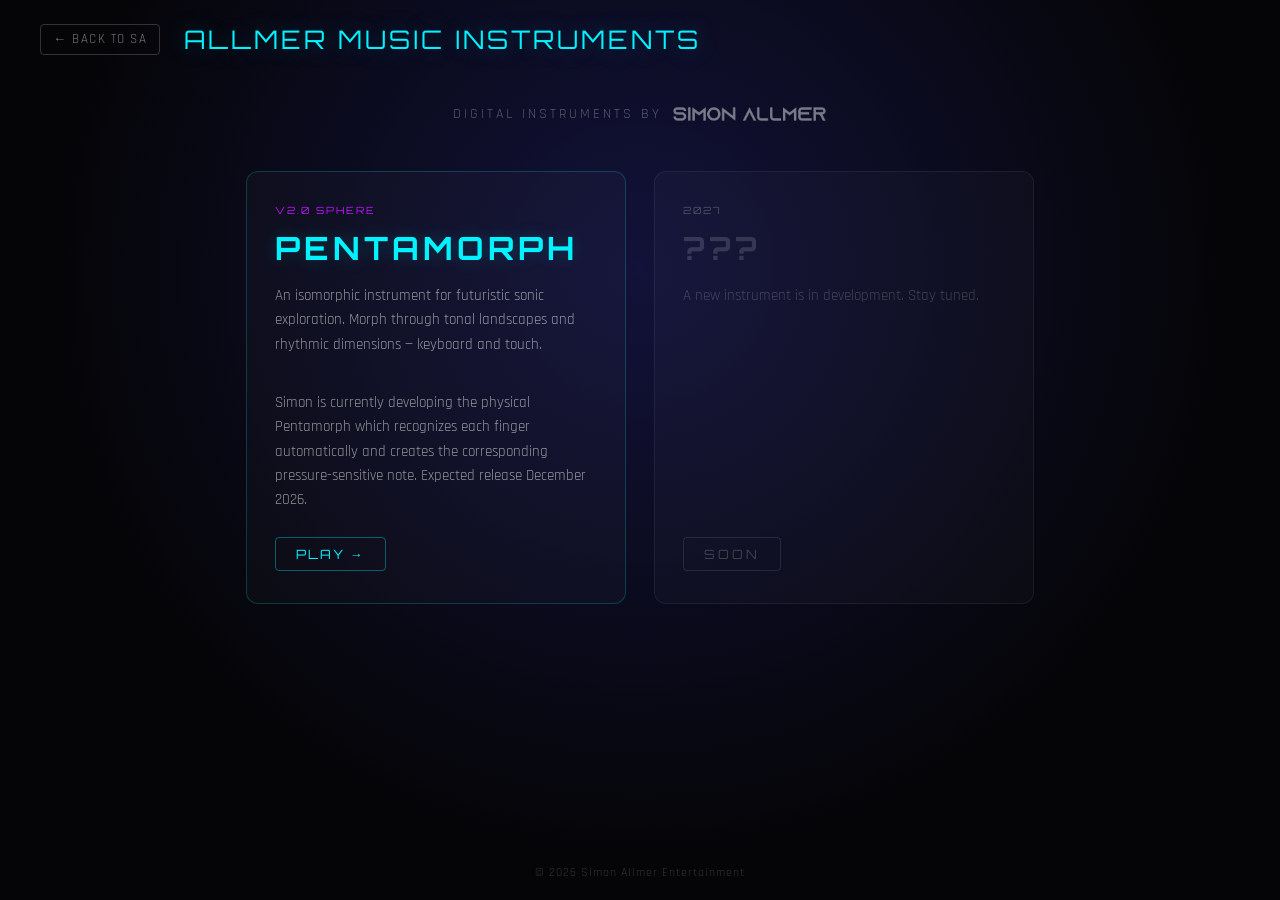
==== index.html @ c705be07 "Add Simon Allmer logo to tagline, organise assets into folder - Logos moved to assets/Simon Allmer L" ====
<!DOCTYPE html>
<html lang="en">

<head>
    <meta charset="UTF-8">
    <meta name="viewport" content="width=device-width, initial-scale=1.0, viewport-fit=cover">
    <title>Allmer Music Instruments</title>
    <link rel="preconnect" href="https://fonts.googleapis.com">
    <link rel="preconnect" href="https://fonts.gstatic.com" crossorigin>
    <link
        href="https://fonts.googleapis.com/css2?family=Orbitron:wght@400;500;700;900&family=Rajdhani:wght@300;500;700&display=swap"
        rel="stylesheet">
    <link rel="stylesheet" href="style.css">
</head>

<body>
    <div class="page">

        <header class="hub-header">
            <a href="https://simonallmer.com" class="back-to-sa">&#8592; BACK TO SA</a>
            <div class="hub-title">ALLMER MUSIC<br class="title-break"> INSTRUMENTS</div>
        </header>

        <main class="hub-main">
            <p class="tagline">DIGITAL INSTRUMENTS BY <a href="https://simonallmer.com" target="_blank" rel="noopener" class="tagline-logo-link"><img src="assets/Simon Allmer Logo/SimonAllmerLogoRightProportionsWhite.png" alt="Simon Allmer" class="tagline-logo"></a></p>

            <div class="instruments-grid">

                <!-- PENTAMORPH -->
                <a href="./pentamorph/?play=1" class="instrument-card">
                    <div class="card-badge">v2.0 Sphere</div>
                    <h2 class="card-name">PENTAMORPH</h2>
                    <p class="card-desc">An isomorphic instrument for futuristic sonic exploration. Morph through
                        tonal landscapes and rhythmic dimensions — keyboard and touch.</p>
                    <p class="card-desc" style="margin-top:10px;">Simon is currently developing the physical Pentamorph which recognizes each finger automatically and creates the corresponding pressure-sensitive note. Expected release December 2026.</p>
                    <div class="card-action">PLAY &#8594;</div>
                    <div class="card-glow"></div>
                </a>

                <!-- Placeholder — future instrument -->
                <div class="instrument-card locked">
                    <div class="card-badge locked-badge">2027</div>
                    <h2 class="card-name locked-name">???</h2>
                    <p class="card-desc">A new instrument is in development. Stay tuned.</p>
                    <div class="card-action locked-action">SOON</div>
                </div>

            </div>
        </main>

        <footer class="hub-footer">
            &copy; 2026 Simon Allmer Entertainment
        </footer>

    </div>
</body>

</html>
---- style.css ----
/* ===== ALLMER MUSIC INSTRUMENTS — Hub Styles ===== */

:root {
    --bg:        #050508;
    --primary:   #00f3ff;
    --secondary: #bc13fe;
    --font-display: 'Orbitron', sans-serif;
    --font-ui:      'Rajdhani', sans-serif;
}

* {
    box-sizing: border-box;
    margin: 0;
    padding: 0;
    -webkit-tap-highlight-color: transparent;
}

html { height: 100%; }

body {
    background-color: var(--bg);
    background-image: radial-gradient(circle at 50% 30%, #12123a 0%, #050508 65%);
    color: #fff;
    font-family: var(--font-ui);
    min-height: 100vh;
}

/* ===== PAGE SHELL ===== */
.page {
    min-height: 100vh;
    display: flex;
    flex-direction: column;
    padding: env(safe-area-inset-top, 0) env(safe-area-inset-right, 0)
             env(safe-area-inset-bottom, 0) env(safe-area-inset-left, 0);
}

/* ===== HEADER ===== */
.hub-header {
    width: 100%;
    padding: 24px 40px 20px;
    display: flex;
    align-items: center;
    gap: 24px;
    flex-shrink: 0;
}

.back-to-sa {
    font-family: var(--font-ui);
    font-size: 0.82rem;
    color: rgba(255, 255, 255, 0.45);
    text-decoration: none;
    text-transform: uppercase;
    letter-spacing: 1.5px;
    padding: 6px 12px;
    border: 1px solid rgba(255, 255, 255, 0.18);
    border-radius: 4px;
    background: transparent;
    transition: 0.2s;
    white-space: nowrap;
    flex-shrink: 0;
}

.back-to-sa:hover,
.back-to-sa:active {
    color: #fff;
    border-color: rgba(255, 255, 255, 0.5);
    background: rgba(255, 255, 255, 0.07);
}

.hub-title {
    font-family: var(--font-display);
    font-size: clamp(1rem, 3.5vw, 1.6rem);
    letter-spacing: 3px;
    color: var(--primary);
    text-shadow: 0 0 24px rgba(0, 243, 255, 0.25);
    line-height: 1.2;
}

.title-break { display: none; }

/* ===== MAIN ===== */
.hub-main {
    flex: 1;
    display: flex;
    flex-direction: column;
    align-items: center;
    padding: 30px 40px 40px;
}

.tagline {
    font-family: var(--font-ui);
    font-size: 0.85rem;
    color: rgba(255, 255, 255, 0.3);
    letter-spacing: 3px;
    text-transform: uppercase;
    margin-bottom: 48px;
    text-align: center;
    display: flex;
    align-items: center;
    justify-content: center;
    gap: 10px;
    flex-wrap: wrap;
}

.tagline-logo-link {
    display: inline-flex;
    align-items: center;
    opacity: 0.45;
    transition: opacity 0.2s;
}

.tagline-logo-link:hover { opacity: 0.85; }

.tagline-logo {
    height: 18px;
    width: auto;
    display: block;
}

/* ===== INSTRUMENT GRID ===== */
.instruments-grid {
    display: grid;
    grid-template-columns: repeat(auto-fit, minmax(280px, 380px));
    gap: 28px;
    justify-content: center;
    width: 100%;
    max-width: 900px;
}

/* ===== INSTRUMENT CARD ===== */
.instrument-card {
    position: relative;
    display: flex;
    flex-direction: column;
    padding: 32px 28px;
    border-radius: 12px;
    border: 1px solid rgba(0, 243, 255, 0.2);
    background: rgba(255, 255, 255, 0.025);
    text-decoration: none;
    color: #fff;
    overflow: hidden;
    transition: border-color 0.3s, background 0.3s, transform 0.2s;
    cursor: pointer;
    user-select: none;
    min-height: 260px;
}

.instrument-card:not(.locked):hover {
    border-color: rgba(0, 243, 255, 0.6);
    background: rgba(0, 243, 255, 0.04);
    transform: translateY(-3px);
}

.instrument-card:not(.locked):active {
    transform: translateY(0) scale(0.99);
}

.card-glow {
    position: absolute;
    inset: 0;
    border-radius: 12px;
    box-shadow: 0 0 0 0 var(--primary);
    transition: box-shadow 0.3s;
    pointer-events: none;
}

.instrument-card:not(.locked):hover .card-glow {
    box-shadow: 0 0 40px -10px rgba(0, 243, 255, 0.35);
}

.card-badge {
    font-family: var(--font-display);
    font-size: 0.62rem;
    color: var(--secondary);
    letter-spacing: 2px;
    text-transform: uppercase;
    margin-bottom: 12px;
}

.card-name {
    font-family: var(--font-display);
    font-size: clamp(1.5rem, 4vw, 2rem);
    letter-spacing: 4px;
    color: var(--primary);
    text-shadow: 0 0 18px rgba(0, 243, 255, 0.2);
    margin-bottom: 16px;
}

.card-desc {
    font-family: var(--font-ui);
    font-size: 0.95rem;
    line-height: 1.6;
    color: rgba(255, 255, 255, 0.55);
    flex: 1;
    margin-bottom: 24px;
}

.card-action {
    font-family: var(--font-display);
    font-size: 0.8rem;
    letter-spacing: 2px;
    color: var(--primary);
    border: 1px solid rgba(0, 243, 255, 0.35);
    padding: 8px 20px;
    border-radius: 4px;
    display: inline-block;
    width: fit-content;
    transition: 0.2s;
}

.instrument-card:not(.locked):hover .card-action {
    background: var(--primary);
    color: #000;
    box-shadow: 0 0 16px rgba(0, 243, 255, 0.4);
}

/* Locked / coming soon */
.instrument-card.locked {
    border-color: rgba(255, 255, 255, 0.06);
    cursor: default;
}

.locked-badge { color: rgba(255, 255, 255, 0.25); }
.locked-name  { color: rgba(255, 255, 255, 0.15); text-shadow: none; }
.locked-action {
    color: rgba(255, 255, 255, 0.2);
    border-color: rgba(255, 255, 255, 0.1);
    letter-spacing: 3px;
}
.instrument-card.locked .card-desc { color: rgba(255, 255, 255, 0.2); }

/* ===== FOOTER ===== */
.hub-footer {
    padding: 20px 40px;
    text-align: center;
    font-family: var(--font-ui);
    font-size: 0.75rem;
    color: rgba(255, 255, 255, 0.18);
    letter-spacing: 1px;
    flex-shrink: 0;
}

/* ===== RESPONSIVE ===== */
@media (max-width: 600px) {
    .hub-header {
        padding: 16px 18px 14px;
        gap: 14px;
        flex-wrap: wrap;
    }

    .hub-title {
        font-size: clamp(0.9rem, 4.5vw, 1.2rem);
        letter-spacing: 2px;
    }

    .title-break { display: inline; }

    .hub-main { padding: 20px 18px 30px; }

    .tagline {
        font-size: 0.72rem;
        letter-spacing: 2px;
        margin-bottom: 30px;
    }

    .instruments-grid {
        grid-template-columns: 1fr;
        gap: 18px;
    }

    .instrument-card { padding: 24px 20px; min-height: auto; }
    .card-name { font-size: 1.5rem; }
}
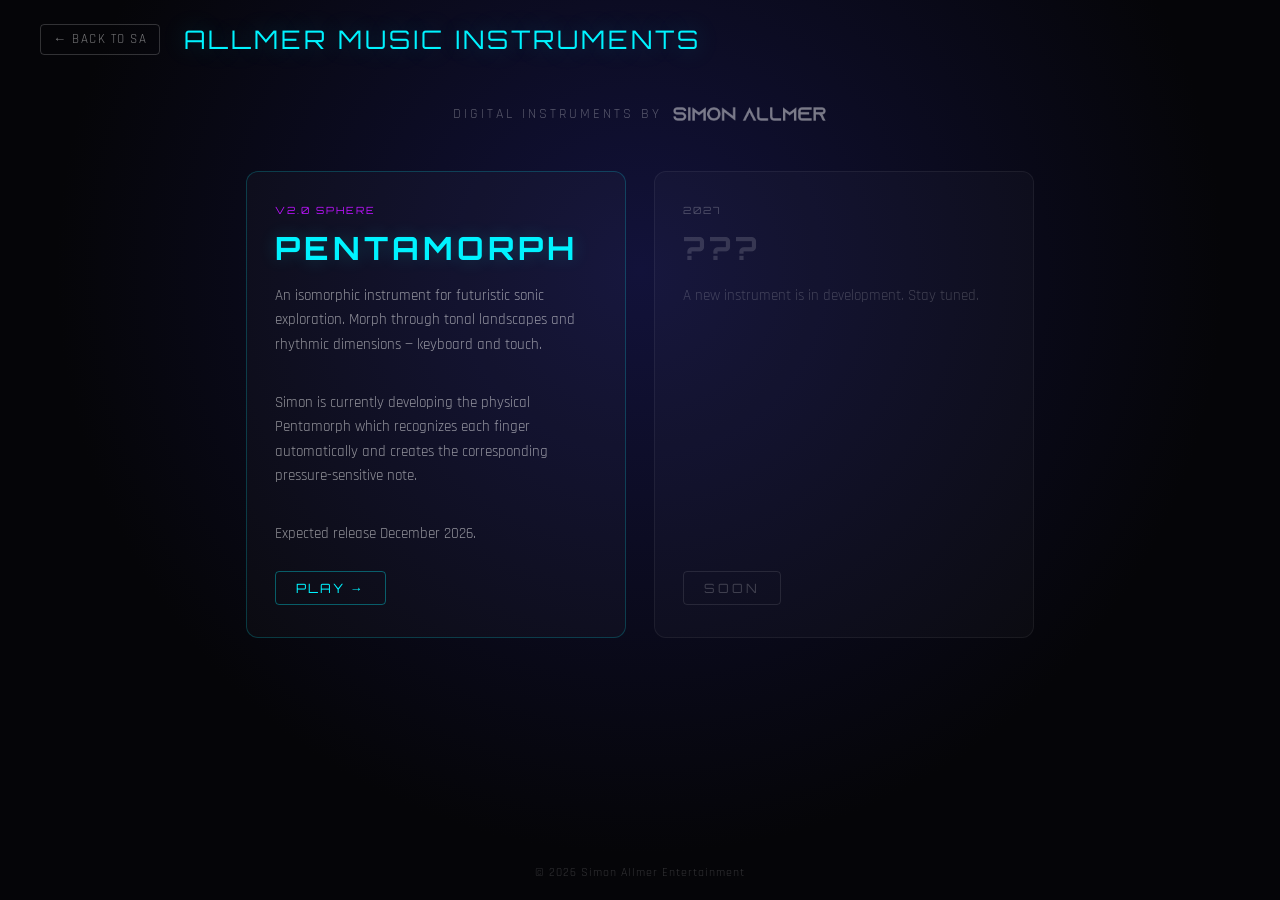
==== commit f56b24ff: "Split 'Expected release' into its own paragraph on hub card Co-Authored-By: Claude Sonnet 4.6 <norep" ====
--- a/index.html
+++ b/index.html
@@ -27,12 +27,13 @@
             <div class="instruments-grid">
 
                 <!-- PENTAMORPH -->
-                <a href="./pentamorph/?play=1" class="instrument-card">
+                <a href="./pentamorph/index.html" class="instrument-card">
                     <div class="card-badge">v2.0 Sphere</div>
                     <h2 class="card-name">PENTAMORPH</h2>
                     <p class="card-desc">An isomorphic instrument for futuristic sonic exploration. Morph through
                         tonal landscapes and rhythmic dimensions — keyboard and touch.</p>
-                    <p class="card-desc" style="margin-top:10px;">Simon is currently developing the physical Pentamorph which recognizes each finger automatically and creates the corresponding pressure-sensitive note. Expected release December 2026.</p>
+                    <p class="card-desc" style="margin-top:10px;">Simon is currently developing the physical Pentamorph which recognizes each finger automatically and creates the corresponding pressure-sensitive note.</p>
+                    <p class="card-desc" style="margin-top:10px;">Expected release December 2026.</p>
                     <div class="card-action">PLAY &#8594;</div>
                     <div class="card-glow"></div>
                 </a>
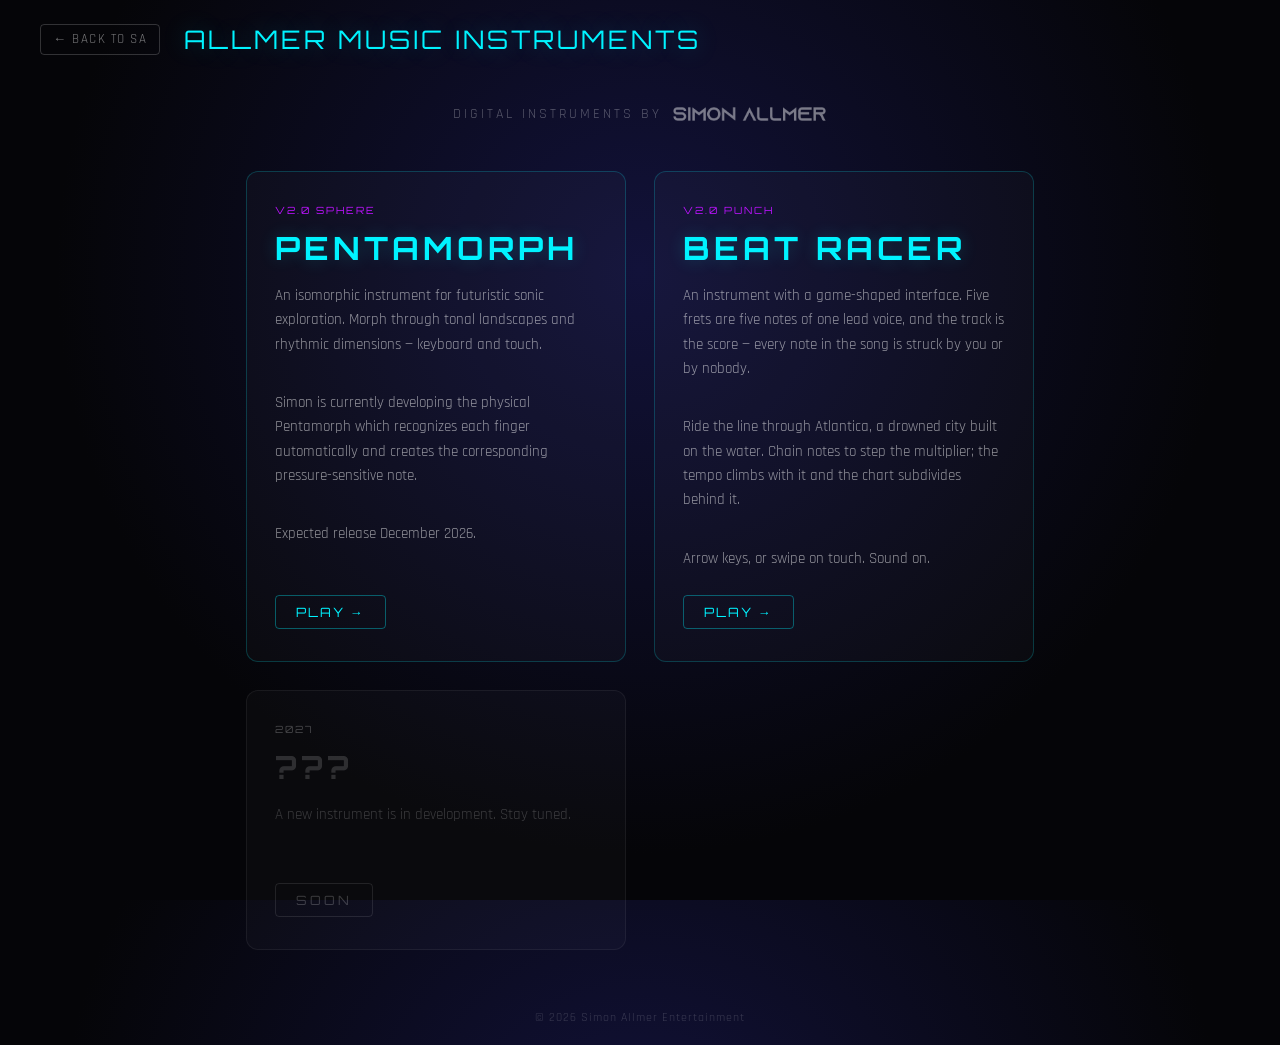
==== commit d63b5727: "Add Beat Racer to the instruments hub A rhythm instrument with a game-shaped interface: five lanes a" ====
--- a/index.html
+++ b/index.html
@@ -38,6 +38,20 @@
                     <div class="card-glow"></div>
                 </a>
 
+                <!-- BEAT RACER -->
+                <a href="./beat-racer/index.html" class="instrument-card">
+                    <div class="card-badge">v2.0 Punch</div>
+                    <h2 class="card-name">BEAT RACER</h2>
+                    <p class="card-desc">An instrument with a game-shaped interface. Five frets are five notes of one
+                        lead voice, and the track is the score — every note in the song is struck by you or by nobody.</p>
+                    <p class="card-desc" style="margin-top:10px;">Ride the line through Atlantica, a drowned city built on
+                        the water. Chain notes to step the multiplier; the tempo climbs with it and the chart subdivides
+                        behind it.</p>
+                    <p class="card-desc" style="margin-top:10px;">Arrow keys, or swipe on touch. Sound on.</p>
+                    <div class="card-action">PLAY &#8594;</div>
+                    <div class="card-glow"></div>
+                </a>
+
                 <!-- Placeholder — future instrument -->
                 <div class="instrument-card locked">
                     <div class="card-badge locked-badge">2027</div>
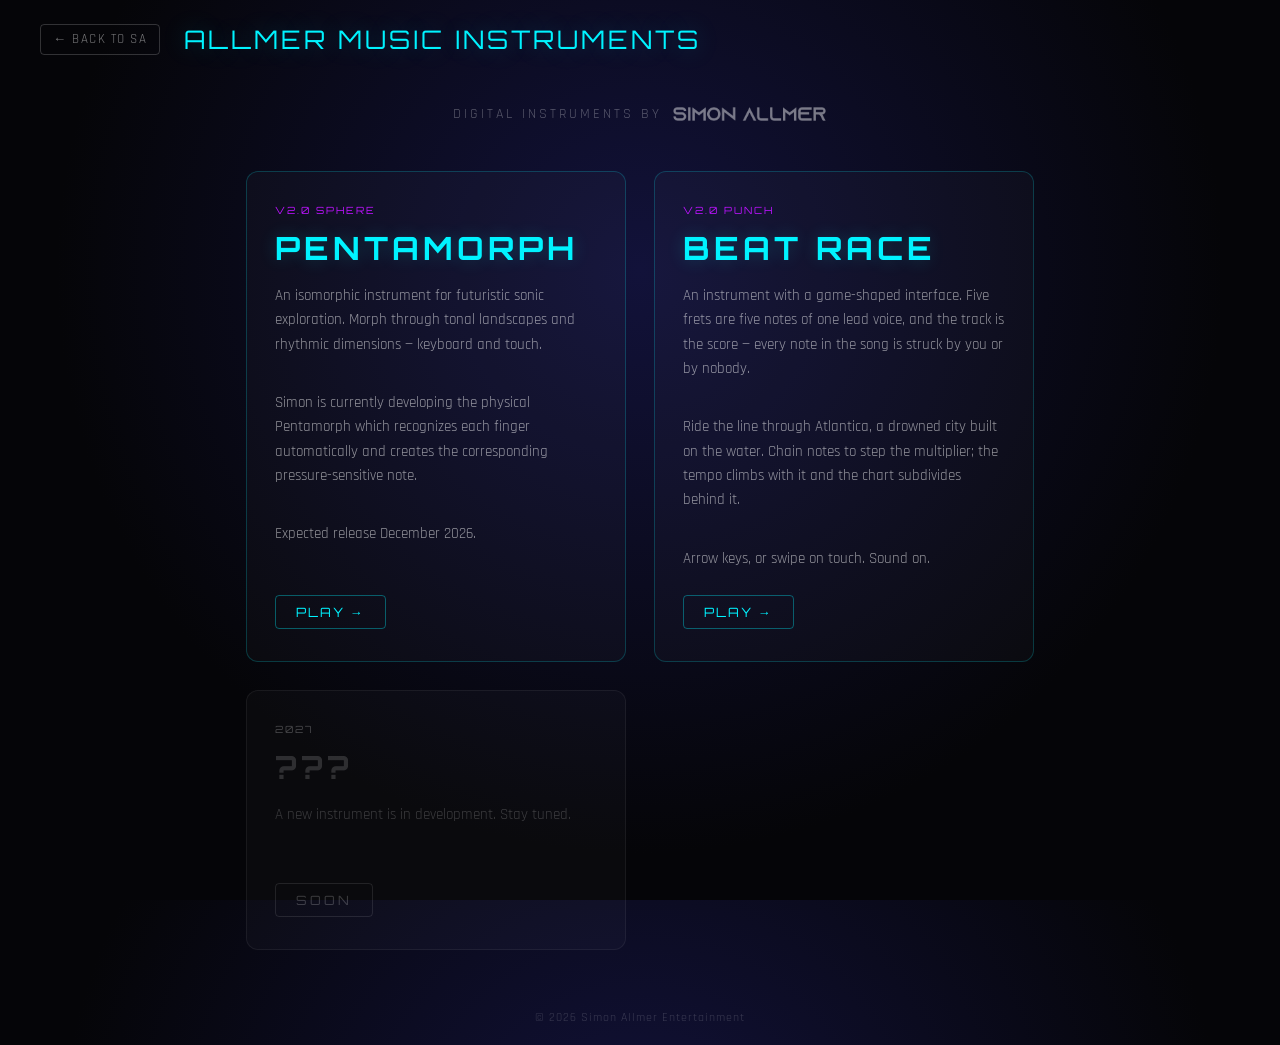
==== commit a3063c47: "Beat Race: rename, and add hurdles in the rests Renames Beat Racer -> Beat Race (folder, hub card, t" ====
--- a/index.html
+++ b/index.html
@@ -38,10 +38,10 @@
                     <div class="card-glow"></div>
                 </a>
 
-                <!-- BEAT RACER -->
-                <a href="./beat-racer/index.html" class="instrument-card">
+                <!-- BEAT RACE -->
+                <a href="./beat-race/index.html" class="instrument-card">
                     <div class="card-badge">v2.0 Punch</div>
-                    <h2 class="card-name">BEAT RACER</h2>
+                    <h2 class="card-name">BEAT RACE</h2>
                     <p class="card-desc">An instrument with a game-shaped interface. Five frets are five notes of one
                         lead voice, and the track is the score — every note in the song is struck by you or by nobody.</p>
                     <p class="card-desc" style="margin-top:10px;">Ride the line through Atlantica, a drowned city built on
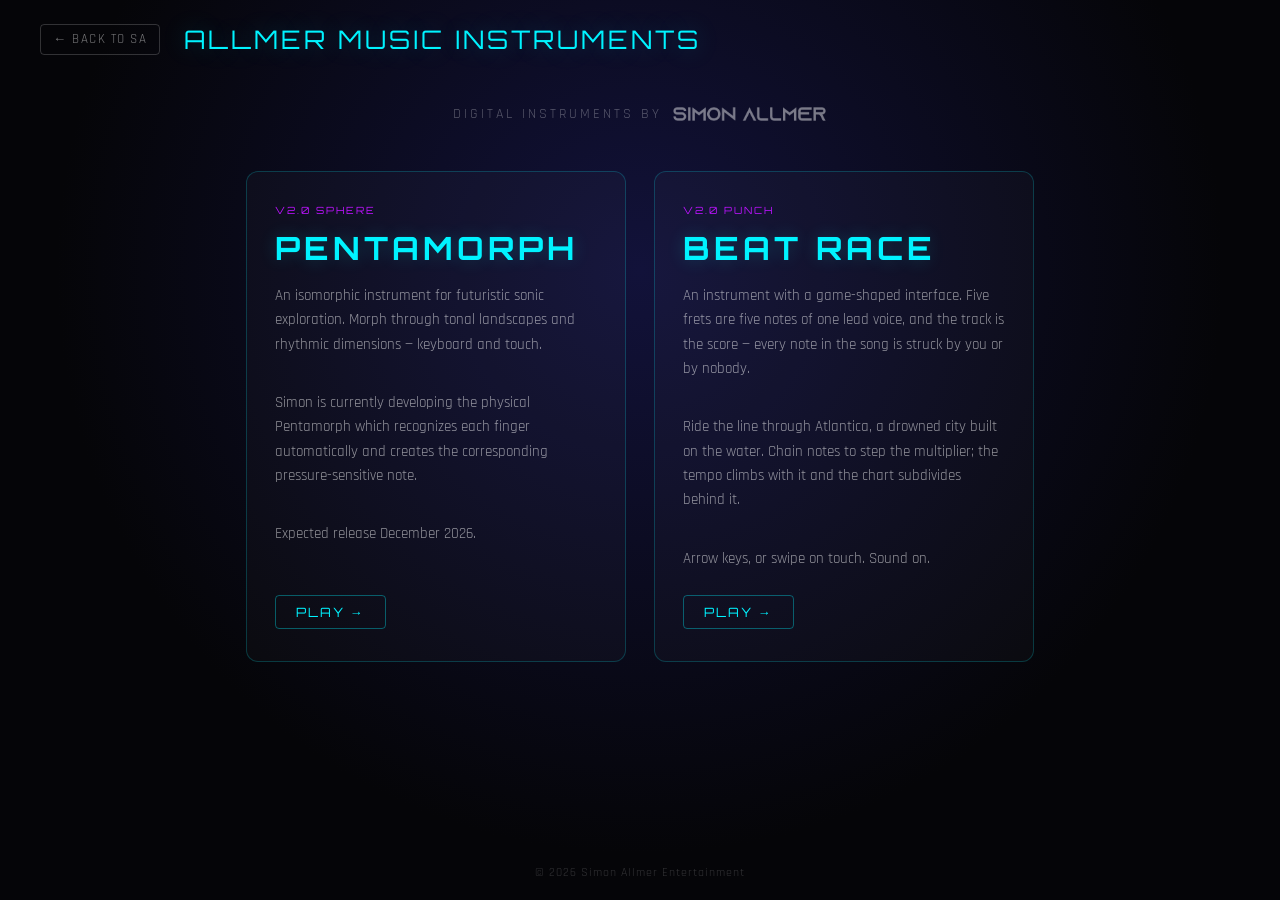
==== commit 2ad4ce5c: "Beat Race: double-tap the view, centre the hurdles Swipe-down was spending the one gesture that mean" ====
--- a/index.html
+++ b/index.html
@@ -52,14 +52,6 @@
                     <div class="card-glow"></div>
                 </a>
 
-                <!-- Placeholder — future instrument -->
-                <div class="instrument-card locked">
-                    <div class="card-badge locked-badge">2027</div>
-                    <h2 class="card-name locked-name">???</h2>
-                    <p class="card-desc">A new instrument is in development. Stay tuned.</p>
-                    <div class="card-action locked-action">SOON</div>
-                </div>
-
             </div>
         </main>
 
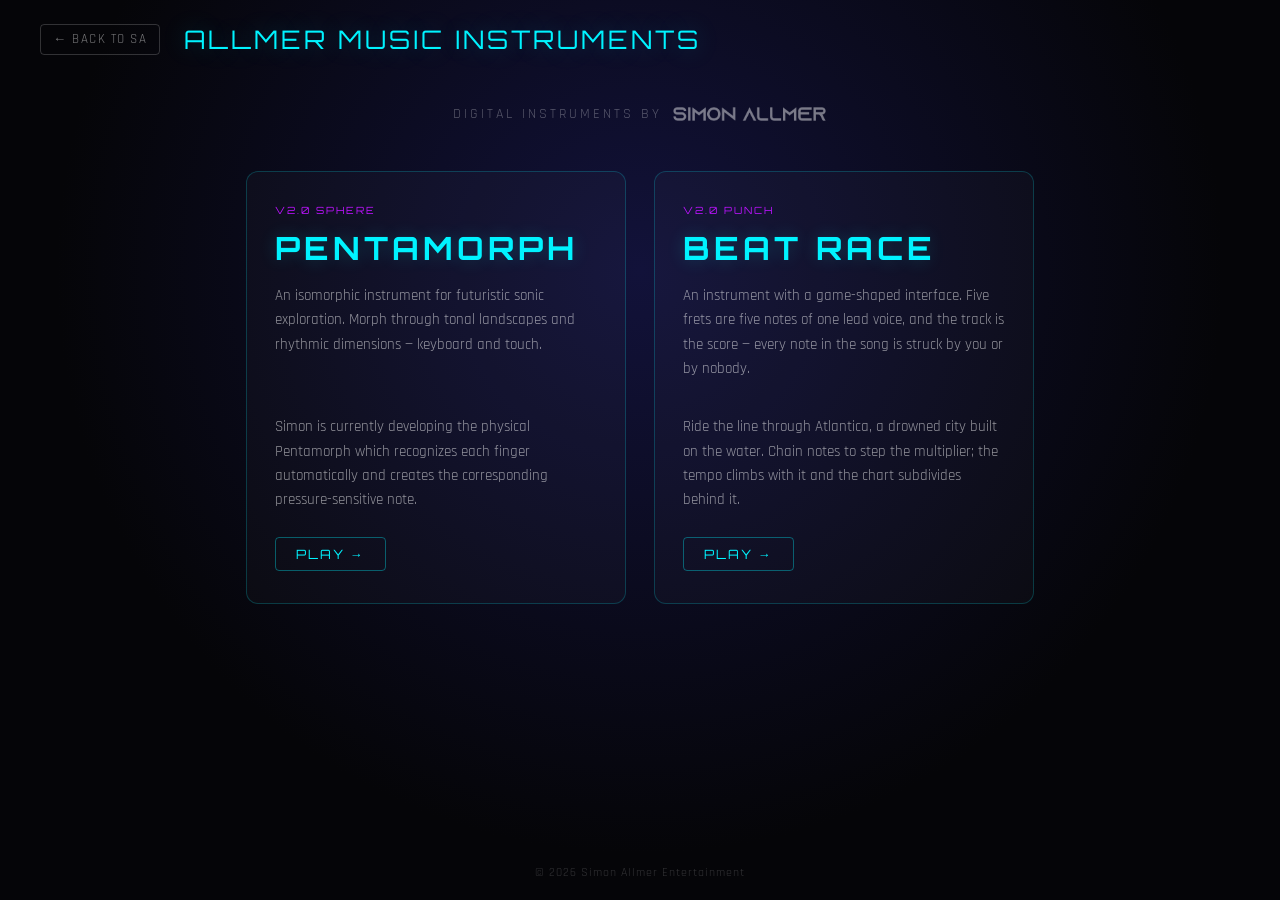
==== commit f0bb2220: "Beat Race: one gesture machine, two event families, and a ?touchdebug readout The last fix did not l" ====
--- a/index.html
+++ b/index.html
@@ -33,7 +33,6 @@
                     <p class="card-desc">An isomorphic instrument for futuristic sonic exploration. Morph through
                         tonal landscapes and rhythmic dimensions — keyboard and touch.</p>
                     <p class="card-desc" style="margin-top:10px;">Simon is currently developing the physical Pentamorph which recognizes each finger automatically and creates the corresponding pressure-sensitive note.</p>
-                    <p class="card-desc" style="margin-top:10px;">Expected release December 2026.</p>
                     <div class="card-action">PLAY &#8594;</div>
                     <div class="card-glow"></div>
                 </a>
@@ -47,7 +46,6 @@
                     <p class="card-desc" style="margin-top:10px;">Ride the line through Atlantica, a drowned city built on
                         the water. Chain notes to step the multiplier; the tempo climbs with it and the chart subdivides
                         behind it.</p>
-                    <p class="card-desc" style="margin-top:10px;">Arrow keys, or swipe on touch. Sound on.</p>
                     <div class="card-action">PLAY &#8594;</div>
                     <div class="card-glow"></div>
                 </a>
